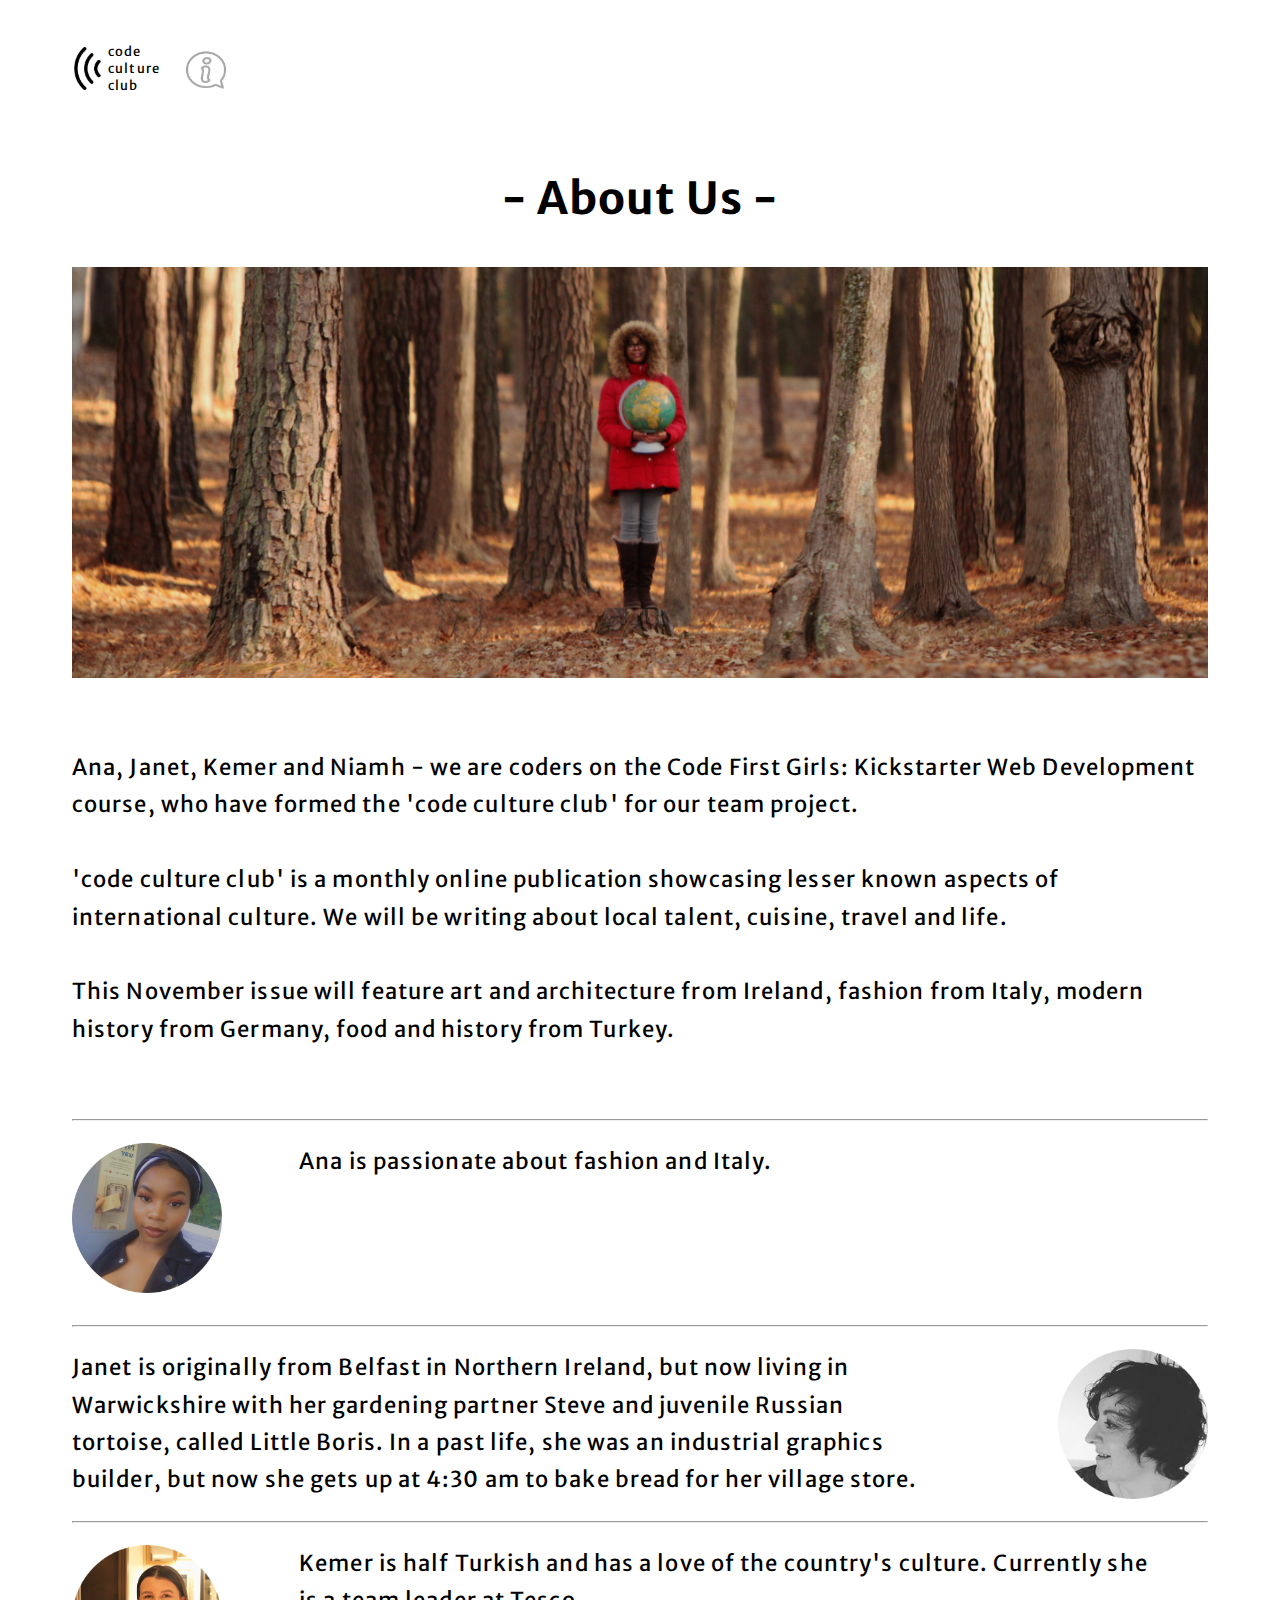
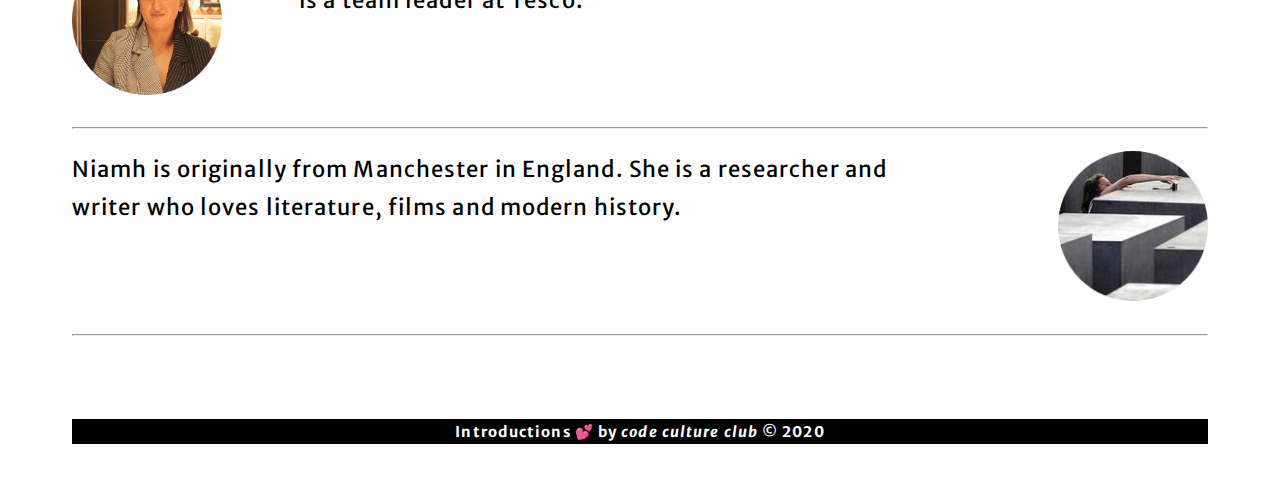
==== pages/about.html @ f2d4553d "Digital cultural magazine" ====
<!DOCTYPE html>
<html lang="en">

  <head><!-- Page head -->
    <meta charset="UTF-8">
    <meta name="viewport" content="width=device-width, initial-scale=1.0">
    <meta http-equiv="X-UA-Compatible" content="ie=edge">
    <title>📚About Us</title>
    <link rel="stylesheet" href="../css/main.css"><!-- Linking this HTML page to the CSS -->
    <link href="https://fonts.googleapis.com/css2?family=Merriweather+Sans&display=swap" rel="stylesheet">
  </head><!-- End of page head -->

  <body>

    <header class="header-index"><!-- Header -->

      <ul class="main-nav"><!-- Navigation icons with tooltips -->  

        <li class="more">
          <span class = "tooltip-more">More</span>
          <a href="sitemap.html">
            <img src="../images/logo.png" alt="More" width="30px">
          </a>        
        </li>
        
        <li class="home">
          <a href="../index.html"><p>code<br>culture<br>club</p></a>
          <span class = "tooltip-home">Home</span>
        </li>

        <li class="about"><!-- INACTIVE grey icon -->
            <img src="../images/about-grey.png" alt="About" width="40px">
        </li>
      </ul><!-- End of navigation --> 

    </header><!-- End of header -->
    
    <main><!-- Main -->
      <br><br>
      <div class="title-main">
        <h1>- About Us -</h1>
        <div class="about-pic">
            <img src="../images/forestgirl1.png" alt="Girl in forest" width="100%">
        </div>
        <br>
        <p>Ana, Janet, Kemer and Niamh - we are coders on the Code First Girls: Kickstarter Web Development course, 
            who have formed the 'code culture club' for our team project.
            <br><br>
            'code culture club' is a monthly online publication showcasing lesser known aspects of 
            international culture. We will be writing about local talent, cuisine, travel and life.
            <br><br>
            This November issue will feature art and architecture from Ireland, fashion from Italy, 
            modern history from Germany, food and history from Turkey.
        </p>
      </div>

      <br><hr>
      <div class="profiles"><!-- Profile pic -->
        <img src="../images/ana.png" alt="Ana" width="150px">
        <p>Ana is passionate about fashion and Italy.<br><br><br>
        </p>       
      </div>
      <br><hr>
      <div class="profiles1"><!-- Profile pic -->
        <img src="../images/janet-bw.png" alt="Janet" width="150px">
        <p>Janet is originally from Belfast in Northern Ireland, 
            but now living in Warwickshire with her gardening partner Steve and juvenile Russian tortoise, called Little Boris. 
            In a past life, she was an industrial graphics builder, but now she gets up at 4:30 am to bake bread for her village store.
        </p>       
      </div>
      <hr>
      <div class="profiles"><!-- Profile pic -->
        <img src="../images/kemer.png" alt="Kemer" width="150px">
        <p>Kemer is half Turkish and has a love of the country's culture. 
            Currently she is a team leader at Tesco.<br><br>    
        </p>       
      </div>
      <br><hr>
      <div class="profiles1"><!-- Profile pic -->
        <img src="../images/niamh.png" alt="Niamh" width="150px">
        <p>Niamh is originally from Manchester in England. 
            She is a researcher and writer who loves literature, films and modern history. <br><br>
        </p>       
      </div>
      <br><hr>
      
      <br>
      
      
    </main><!-- End of main part of page body -->

    
    
  </body><!-- End of page body -->

  <footer class="footer"><!-- Page footer with copyright symbol-->
    <h6>Introductions 💕 by <em>code culture club</em>  &copy; 2020</h6>
  </footer><!-- End of page footer -->
  
</html><!-- End of HTML page -->
---- css/main.css ----
/* Group 3 Main CSS Page */
/*  */

/* Imported Google FONT */
body{
    font-family: 'Merriweather Sans', sans-serif;
}
/* Responsive FONT sizes */
html {
    font-size: 16px;
    letter-spacing: 0.05em;
    line-height: 1.7;
  }
  @media screen and (min-width: 320px) {
    html {
      font-size: calc(16px + 6 * ((100vw - 320px) / 680));
    }
  }
  @media screen and (min-width: 1000px) {
    html {
      font-size: 22px;
    }
  }
html {
    width: 90%;
    margin: auto;
  }

/* NAVIGATION icons */
.header-index {
    height: 50px;
}
.main-nav {
    float: left;
    list-style: none;
    padding: 0px;    
}
.main-nav li {
    display: inline-block;
    padding-right: 1px;    
}
.home a {
    color: black;
    text-decoration: none;
    text-align: left;
    font-size: small;
    line-height: normal;
    padding-left: 0;
}
.home p{
    text-align: left;
    font-size: small;
    line-height: normal;
    padding-left: 0;
}
.more{
    padding-right: 0;
}
.about{
    padding-left: 20px;    
}
.title-main h1{
    text-align: center;
}

.title-main h2{
    text-align: center;
}
.title-main h3{
    text-align: center;
}


/**** Icon TOOLTIP info bubble ****/
/* ABOUT us */
.about .tooltip-about {
    visibility: hidden;
    width: 60px;   
    font-size: small;
    background-color: black;
    color: white;
    text-align: center;
    border-radius: 3px;
    padding: 3px 3px; 
    /* Position the tooltip */
    position: absolute;
    top: 25px;
    z-index: 1;     
  }
  .about:hover .tooltip-about {
    visibility: visible;
  }
/* MORE - sitemap */
.more .tooltip-more {
    visibility: hidden;
    width: 60px;   
    font-size: small;
    background-color: black;
    color: white;
    text-align: center;
    border-radius: 3px;
    padding: 3px 3px; 
    /* Position the tooltip */
    position: absolute;
    top: 25px;
    left: 1px;
    z-index: 1;     
  }
  .more:hover .tooltip-more {
    visibility: visible;
  }
/* HOME page */
.home .tooltip-home {
    visibility: hidden;
    width: 60px;   
    font-size: small;
    background-color: black;
    color: white;
    text-align: center;
    border-radius: 3px;
    padding: 3px 3px; 
    /* Position the tooltip */
    position: absolute;
    top: 25px;  
    z-index: 1;     
  }
  .home:hover .tooltip-home {
    visibility: visible;
  }
/***** End of TOOLTIP styling *****/



/* Used Flexbox to layout the HOMEPAGE photos */
.flex-homepage{
    display: flex;
    flex-direction: row;
    align-items: center;
    justify-content: space-around;
    text-align: center;
}
.flex-homepage img {
    transition: 1s ease;
}
.flex-homepage img:hover{
    -webkit-transform: scale(1.2);
    -ms-transform: scale(1.2);
    transform: scale(1.2);
    transition: 1s ease;
    }
.flex-homepage a:hover {
    color: darkred;
}
.flex-itemA{
    padding: 10px;
    margin-top: 150px;
}
.flex-itemA a{
    font-size: small;
    color: black;
    text-decoration: none;
    /* removed annoying link decoration */
}
.flex-itemB{
    padding: 10px; 
    margin-top: 0px;
}
.flex-itemB a{
    font-size: small;
    color: black;
    text-decoration: none;
}
.flex-itemC{
    padding: 10px;
    margin-top: 150px;
}
.flex-itemC a{
    font-size: small;
    color: black;
    text-decoration: none;
}
.flex-itemD{
    padding: 10px; 
    margin-top: 0px;
}
.flex-itemD a{
    font-size: small;
    color: black;
    text-decoration: none;
}
/* Responsive layout - makes a 1 column layout instead of a multi column layout */
@media (max-width: 800px) {
    .flex-homepage {
      flex-direction: column;
    }
  }

/* FOOTER background is black */
.footer{
    background-color: black;    
    color: white;
    text-align: center;
}

/* ABOUT page */
.profiles img {
    margin-right: 20px;
    float: left;
}
.profiles1 img {
    margin-left: 20px;
    float: right;
}
.profiles p {
    width: 75%;
    margin-left: 20%;    
}
.profiles1 p {
    width: 75%;
    margin-right: 20%;    
}
@media (max-width: 800px) {
    .profiles img{
        float: left;
        text-align: justify;
    }
  }
@media (max-width: 800px) {
    .profiles1 img{
        float: right;
        text-align: justify;
    }
}

/* SITEMAP page */
.flex-sitemap {
    display: flex;
    flex-direction: row;
    align-items: center;
    text-align: center;
    justify-content: space-evenly;
    
}
@media (max-width: 800px) {
    .flex-sitemap {
      flex-direction: column;
    }
}
.sitemap {
    margin-left: -20px;
}

.contactus {
    text-align: right;
}
.contactus p {
    font-size: small;
    text-align: right;
}

/* Subject Menu */
.menu-list {
    list-style: none;
    width: 100%;    
}
.menu-list a{
    color: black;
    text-decoration: none;
    /* removed annoying link decoration */
}
.menu-list a:hover {
    color: darkred;
}

.right{
    text-align: right;
    margin-right: 50%;   
}
.right-grey {
    color: gray;
    text-align: right;
    margin-right: 50%;   
}
.left{
    text-align: left;
    margin-left: 50%;
}


/* Sitemap bottom links */
.bottom-links {
    float: none;
    list-style: none;
    padding: 0px;    
}
.bottom-links li {
    display: inline-block;
    padding-right: 30px; 
    padding-left: 30px;
    font-size: smaller;   
}

.bottom-links a {
    color: black;
    text-decoration: none;
    /* removed annoying link decoration */
}
.bottom-links a:hover {
    color: darkred;
}

/* Search box */
.search-container {
    display: inline-block;
}
.search-container input[type=text] {
    width: auto;
    padding: 6px;
    border-top: none;
    border-left: none;
    border-right: none;
    border-bottom: 2px solid black;
    box-sizing: border-box;
    font-family: 'Merriweather Sans', sans-serif;
    margin-top: 8px;
    margin-right: 16px;
    
}
.search-container button {
    float: right;
    padding: 6px;
    margin-top: 8px;
    margin-right: 16px;
    background: black;
    color: white;
    border: none;
    cursor: pointer;
}
.search-container button:hover {
    background: gray;
}

/******* Newsletter Subscription *********/
form {
    border: 3px solid white;
  }
  
  .box {
    padding: 10px;
  }
  
  input[type=text], input[type=submit] {
    width: 100%;
    padding: 12px;
    
    display: inline-block;
    border-bottom: 2px solid black;
    border-top: none;
    border-left: none;
    border-right: none;
    box-sizing: border-box;
    font-family: 'Merriweather Sans', sans-serif;
  }
  
  input[type=checkbox] {
    margin-top: 16px;
    
  }
  
  input[type=submit] {
    background-color: black;
    color: white;
    border: none;
    
    font-family: 'Merriweather Sans', sans-serif;
  }
  
  input[type=submit]:hover {
    opacity: 0.8;
  }

/******* End of Newsletter Subscription *********/

/***** HTML MAP & EDITIONS LIST *****/
/* CSS moved to separate file map.css,
as map links were affected by page sizing*/

/***** CSS for janet1.html ******/
.next-page{
    font-size: smaller;
    text-align: right;
}
.next-page a {
    color: black;
    text-decoration: none;
}
.next-page a:hover {
    color: darkred;
}

.erica img {
    margin-right: 20px;
    float: left;
}
.erica p {
    width: 75%;
    margin-left: 20%;   
}
.flex-erica{
    display: flex;
    flex-direction: row;
    align-items: center;
    justify-content: space-around;
    text-align: center;
}
/* Responsive layout - makes a 1 column layout instead of a multi column layout */
@media (max-width: 800px) {
    .flex-erica {
      flex-direction: column;
    }
    .erica img{
        float: left;
        text-align: justify;
    }
  }

  /* CSS for janet2.html */
  .flex-pbar{
    display: flex;
    flex-direction: row;
    align-items: center;
    justify-content: space-around;
    text-align: center;
  }
  .pbar img {
      padding-right: 50px;
  }
  .pbar-text p {
      text-align: left;
  }

 /* Centralising the heading and associated video */
.video h3{
    text-align: center;
}
/* Making YouTube embedded video responsive */
/* Code found at https://css-tricks.com/fluid-width-video/  */
.videoWrapper {
    position: relative;
    padding-bottom: 56.25%; /* 16:9 */
    height: 0;
    }
    .videoWrapper iframe {
    position: absolute;
    top: 0;
    left: 0;
    width: 100%;
    height: 100%;
    }

  /* Responsive layout */
  @media (max-width: 800px) {
    .flex-pbar {
        flex-direction: column;       
    }
  }




/*-- ************************************************* 
/*-- ********* DO NOT DELETE the code above **********   
/*-- ************************************************* 

/*************** V Individual pages below this line V *************************/

/* CSS for ANA */


/* CSS for KEMER */


/* CSS for NIAMH */
.img-fluid-NM{
    max-width: 100%;
    height: auto;
}
.img-2-NM{
    max-width: 100%;
    height: auto;
}

.title-NM{
    font-weight: bold;
    text-align: center;
    font-size: small;
}
.primary-quote-NM{
    text-align: center;
    font-weight: bold;
}
.blockquote-NM{
    text-align: right;
    font-weight: bold;
    padding-top: 20px;
    padding-bottom: 20px;
}
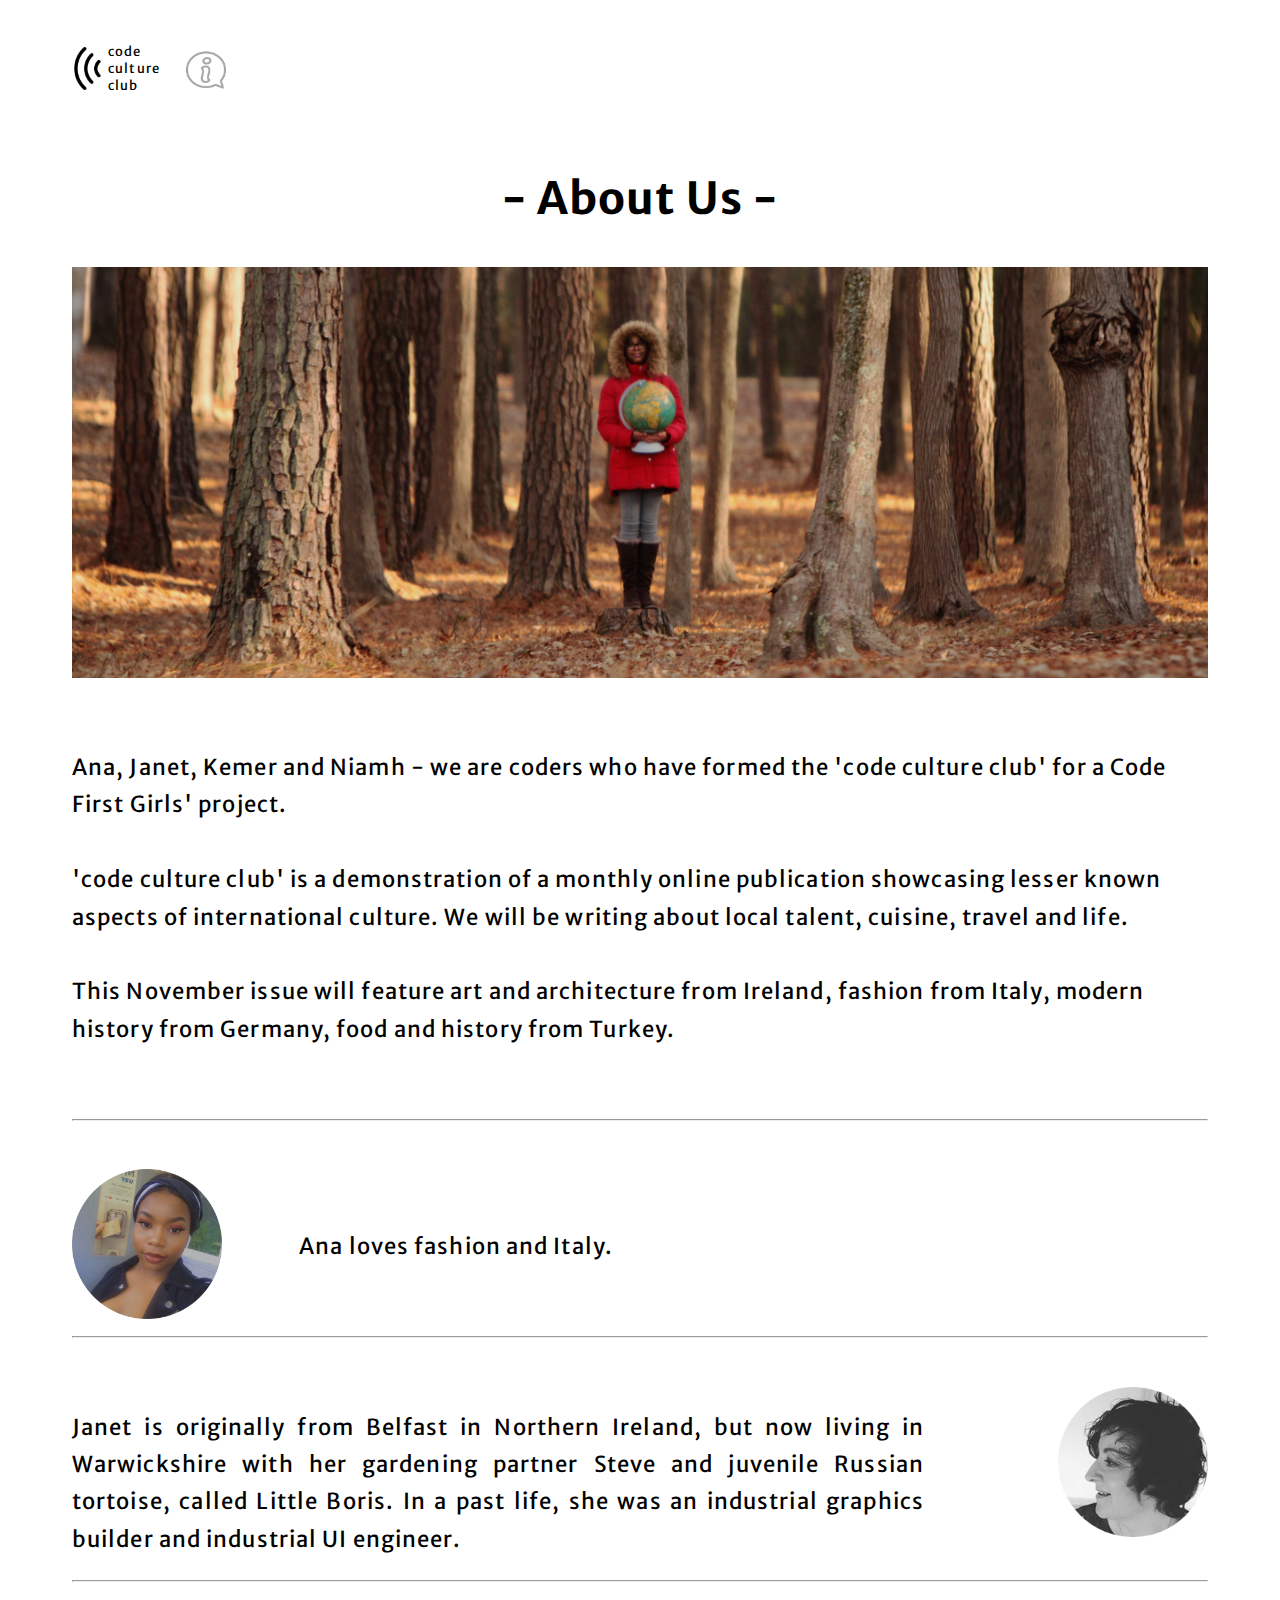
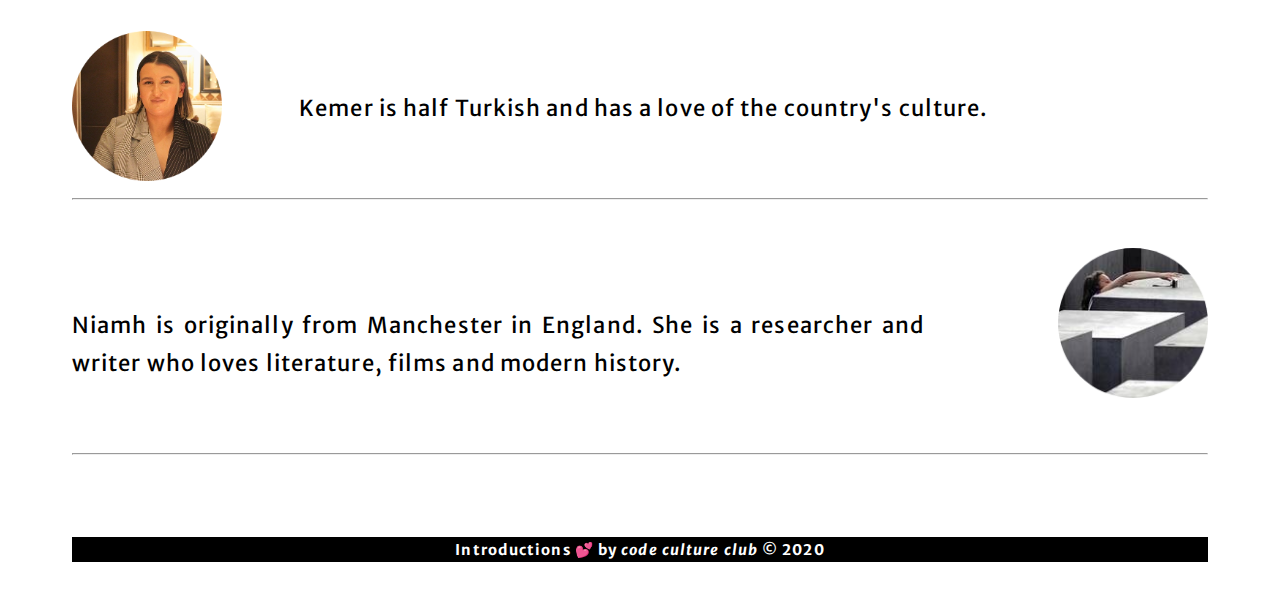
==== commit c58f22c8: "Add files via upload" ====
--- a/pages/about.html
+++ b/pages/about.html
@@ -43,10 +43,10 @@
             <img src="../images/forestgirl1.png" alt="Girl in forest" width="100%">
         </div>
         <br>
-        <p>Ana, Janet, Kemer and Niamh - we are coders on the Code First Girls: Kickstarter Web Development course, 
-            who have formed the 'code culture club' for our team project.
+        <p>Ana, Janet, Kemer and Niamh - we are coders  
+            who have formed the 'code culture club' for a Code First Girls' project.
             <br><br>
-            'code culture club' is a monthly online publication showcasing lesser known aspects of 
+            'code culture club' is a demonstration of a monthly online publication showcasing lesser known aspects of 
             international culture. We will be writing about local talent, cuisine, travel and life.
             <br><br>
             This November issue will feature art and architecture from Ireland, fashion from Italy, 
@@ -55,31 +55,32 @@
       </div>
 
       <br><hr>
-      <div class="profiles"><!-- Profile pic -->
-        <img src="../images/ana.png" alt="Ana" width="150px">
-        <p>Ana is passionate about fashion and Italy.<br><br><br>
+      <div class="profiles"><br><!-- Profile pic -->
+        <a href="ana.html"><img src="../images/ana.png" alt="Ana" width="150px"></a><br>
+        <p>
+          Ana loves fashion and Italy.  
         </p>       
       </div>
       <br><hr>
-      <div class="profiles1"><!-- Profile pic -->
-        <img src="../images/janet-bw.png" alt="Janet" width="150px">
+      <div class="profiles1"><br><!-- Profile pic -->
+        <a href="janet2.html"><img src="../images/janet-bw.png" alt="Janet" width="150px"></a>
         <p>Janet is originally from Belfast in Northern Ireland, 
             but now living in Warwickshire with her gardening partner Steve and juvenile Russian tortoise, called Little Boris. 
-            In a past life, she was an industrial graphics builder, but now she gets up at 4:30 am to bake bread for her village store.
+            In a past life, she was an industrial graphics builder and industrial UI engineer.
         </p>       
       </div>
       <hr>
-      <div class="profiles"><!-- Profile pic -->
-        <img src="../images/kemer.png" alt="Kemer" width="150px">
-        <p>Kemer is half Turkish and has a love of the country's culture. 
-            Currently she is a team leader at Tesco.<br><br>    
+      <div class="profiles"><br><!-- Profile pic -->
+        <a href="kemer2.html"><img src="../images/kemer.png" alt="Kemer" width="150px"></a><br>
+        <p>
+          Kemer is half Turkish and has a love of the country's culture.            
         </p>       
       </div>
       <br><hr>
-      <div class="profiles1"><!-- Profile pic -->
-        <img src="../images/niamh.png" alt="Niamh" width="150px">
+      <div class="profiles1"><br><!-- Profile pic -->
+        <a href="niamh2.html"><img src="../images/niamh.png" alt="Niamh" width="150px"></a><br>
         <p>Niamh is originally from Manchester in England. 
-            She is a researcher and writer who loves literature, films and modern history. <br><br>
+            She is a researcher and writer who loves literature, films and modern history.
         </p>       
       </div>
       <br><hr>
--- a/css/main.css
+++ b/css/main.css
@@ -206,18 +206,34 @@
 .profiles img {
     margin-right: 20px;
     float: left;
+    transition: 1s ease;
 }
 .profiles1 img {
     margin-left: 20px;
     float: right;
-}
+    transition: 1s ease;
+}
+.profiles img:hover{
+    -webkit-transform: scale(1.1);
+    -ms-transform: scale(1.1);
+    transform: scale(1.1);
+    transition: 1s ease;
+    }
+.profiles1 img:hover{
+    -webkit-transform: scale(1.1);
+    -ms-transform: scale(1.1);
+    transform: scale(1.1);
+    transition: 1s ease;
+    }
 .profiles p {
     width: 75%;
-    margin-left: 20%;    
+    margin-left: 20%; 
+    text-align: justify;   
 }
 .profiles1 p {
     width: 75%;
-    margin-right: 20%;    
+    margin-right: 20%;
+    text-align: justify;    
 }
 @media (max-width: 800px) {
     .profiles img{
@@ -239,16 +255,19 @@
     align-items: center;
     text-align: center;
     justify-content: space-evenly;
-    
+    width: 100%;
 }
 @media (max-width: 800px) {
     .flex-sitemap {
       flex-direction: column;
-    }
-}
+      width: 100%;
+    }
+}
+
 .sitemap {
-    margin-left: -20px;
-}
+    margin-left: 0;
+}
+
 
 .contactus {
     text-align: right;
@@ -283,7 +302,7 @@
 }
 .left{
     text-align: left;
-    margin-left: 50%;
+    margin-left: 70%;
 }
 
 
@@ -313,7 +332,8 @@
 .search-container {
     display: inline-block;
 }
-.search-container input[type=text] {
+#search {
+    all: unset;
     width: auto;
     padding: 6px;
     border-top: none;
@@ -322,9 +342,11 @@
     border-bottom: 2px solid black;
     box-sizing: border-box;
     font-family: 'Merriweather Sans', sans-serif;
+    font-size: small;
+    letter-spacing: normal;
+    text-align: left;
     margin-top: 8px;
     margin-right: 16px;
-    
 }
 .search-container button {
     float: right;
@@ -381,11 +403,17 @@
 
 /******* End of Newsletter Subscription *********/
 
+/* CONTACT Email */
+.contactus a {
+    text-decoration: underline;
+    color: darkred;
+}
+
 /***** HTML MAP & EDITIONS LIST *****/
 /* CSS moved to separate file map.css,
 as map links were affected by page sizing*/
 
-/***** CSS for janet1.html ******/
+/***** Art ******/
 .next-page{
     font-size: smaller;
     text-align: right;
@@ -405,6 +433,9 @@
 .erica p {
     width: 75%;
     margin-left: 20%;   
+}
+.erica a {
+    color: darkred;
 }
 .flex-erica{
     display: flex;
@@ -424,7 +455,7 @@
     }
   }
 
-  /* CSS for janet2.html */
+  /* Architecture */
   .flex-pbar{
     display: flex;
     flex-direction: row;
@@ -432,12 +463,24 @@
     justify-content: space-around;
     text-align: center;
   }
+
   .pbar img {
-      padding-right: 50px;
-  }
+    padding-right: 50px;
+    transition: 1s ease;
+  }
+  .pbar img:hover{
+    -webkit-transform: scale(0.8);
+    -ms-transform: scale(0.8);
+    transform: scale(0.8);
+    transition: 1s ease;
+    }
+
   .pbar-text p {
       text-align: left;
   }
+  .pbar-text a {
+    color: darkred;
+}
 
  /* Centralising the heading and associated video */
 .video h3{
@@ -463,24 +506,54 @@
     .flex-pbar {
         flex-direction: column;       
     }
-  }
-
-
-
-
-/*-- ************************************************* 
-/*-- ********* DO NOT DELETE the code above **********   
-/*-- ************************************************* 
-
-/*************** V Individual pages below this line V *************************/
-
-/* CSS for ANA */
-
-
-/* CSS for KEMER */
-
-
-/* CSS for NIAMH */
+}
+.pbarx a {
+    color: darkred;
+}
+
+/* CREDITS page */
+.credit-links a {
+    color: darkred;
+}
+
+
+/* Fashion */
+.h1-AE {
+    text-align: center;
+    color:white;
+    background-color: black;
+    font-family: fantasy;
+    font-size: 300%;
+    font-variant: small-caps;
+    padding: 20px;
+}
+.body-AE { 
+    padding: 0px ;
+    border:black ;
+    background-origin:padding-box ;
+    margin:0px ;
+    
+}
+.section-AE {
+    text-align: center;
+    padding: 10px 20px;
+    
+    background-color:  #F1F1F1;
+}
+.picture-AE {
+    display: flex; 
+    direction: row; 
+    justify-content: space-around;
+   }
+@media (max-width: 800px) {
+    .picture-AE {
+        flex-direction: column;       
+    }
+}
+
+
+
+/* Countermonument */
 .img-fluid-NM{
     max-width: 100%;
     height: auto;
@@ -508,4 +581,3 @@
 
 
 
-
